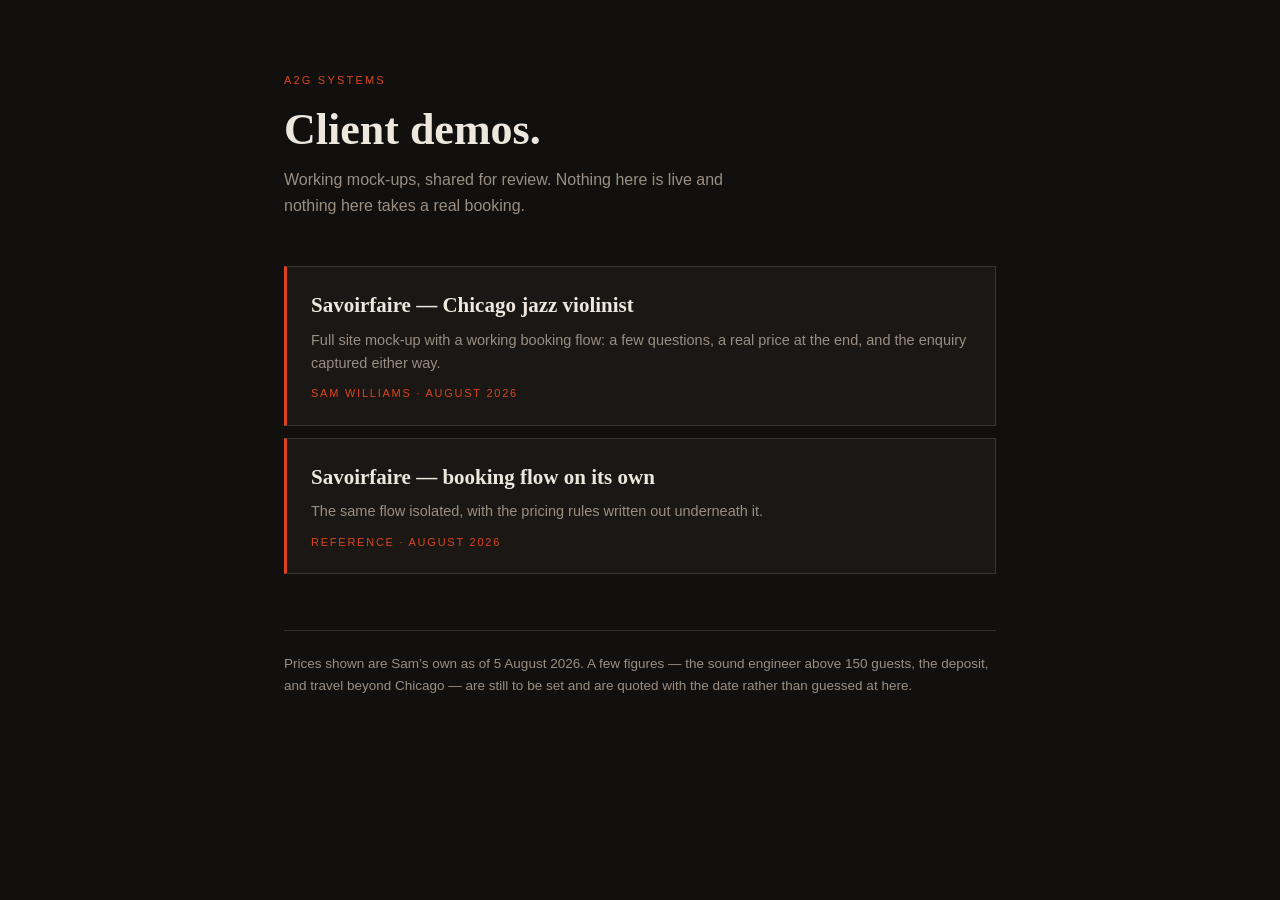
==== index.html @ 68430f42 "Savoirfaire site mock-up with working booking flow" ====
<!doctype html>
<html lang="en"><head><meta charset="utf-8">
<meta name="viewport" content="width=device-width,initial-scale=1">
<title>A2G Systems — Client Demos</title>
<style>
  :root{
    --paper:#12100E; --raise:#1B1714; --text:#EDE7DE; --dim:#9A8E82;
    --line:rgba(237,231,222,.14); --mark:#D8451F;
    --fd:"Iowan Old Style","Palatino Linotype",Palatino,Georgia,serif;
    color-scheme:dark;
  }
  *{box-sizing:border-box}
  body{margin:0;min-height:100vh;background:var(--paper);color:var(--text);
    font:16px/1.6 ui-sans-serif,-apple-system,"Segoe UI",Helvetica,Arial,sans-serif;
    -webkit-font-smoothing:antialiased}
  .w{max-width:760px;margin:0 auto;padding:72px 24px 96px}
  .eyebrow{font-size:11px;letter-spacing:.2em;text-transform:uppercase;color:var(--mark);margin:0 0 16px}
  h1{font-family:var(--fd);font-size:clamp(30px,6vw,44px);line-height:1.08;margin:0 0 14px;font-weight:600}
  .sub{color:var(--dim);margin:0 0 48px;max-width:52ch}
  .card{display:block;text-decoration:none;color:inherit;background:var(--raise);
    border:1px solid var(--line);border-left:3px solid var(--mark);padding:22px 24px;
    margin-bottom:12px;transition:background .18s}
  .card:hover{background:#241d19}
  .card h2{font-family:var(--fd);font-size:21px;margin:0 0 6px;font-weight:600}
  .card p{margin:0;color:var(--dim);font-size:14.5px}
  .card .meta{display:block;margin-top:10px;font-size:11px;letter-spacing:.16em;
    text-transform:uppercase;color:var(--mark)}
  footer{margin-top:56px;padding-top:22px;border-top:1px solid var(--line);
    color:var(--dim);font-size:13.5px}
  a{color:var(--mark)}
  :focus-visible{outline:2px solid var(--mark);outline-offset:3px}
</style>
</head><body>
<div class="w">
  <p class="eyebrow">A2G Systems</p>
  <h1>Client demos.</h1>
  <p class="sub">Working mock-ups, shared for review. Nothing here is live and nothing here takes a real booking.</p>

  <a class="card" href="savoirfaire/">
    <h2>Savoirfaire — Chicago jazz violinist</h2>
    <p>Full site mock-up with a working booking flow: a few questions, a real price at the end, and the enquiry captured either way.</p>
    <span class="meta">Sam Williams · August 2026</span>
  </a>

  <a class="card" href="savoirfaire/booking-flow.html">
    <h2>Savoirfaire — booking flow on its own</h2>
    <p>The same flow isolated, with the pricing rules written out underneath it.</p>
    <span class="meta">Reference · August 2026</span>
  </a>

  <footer>Prices shown are Sam’s own as of 5 August 2026. A few figures — the sound engineer above 150 guests, the deposit, and travel beyond Chicago — are still to be set and are quoted with the date rather than guessed at here.</footer>
</div>
</body></html>
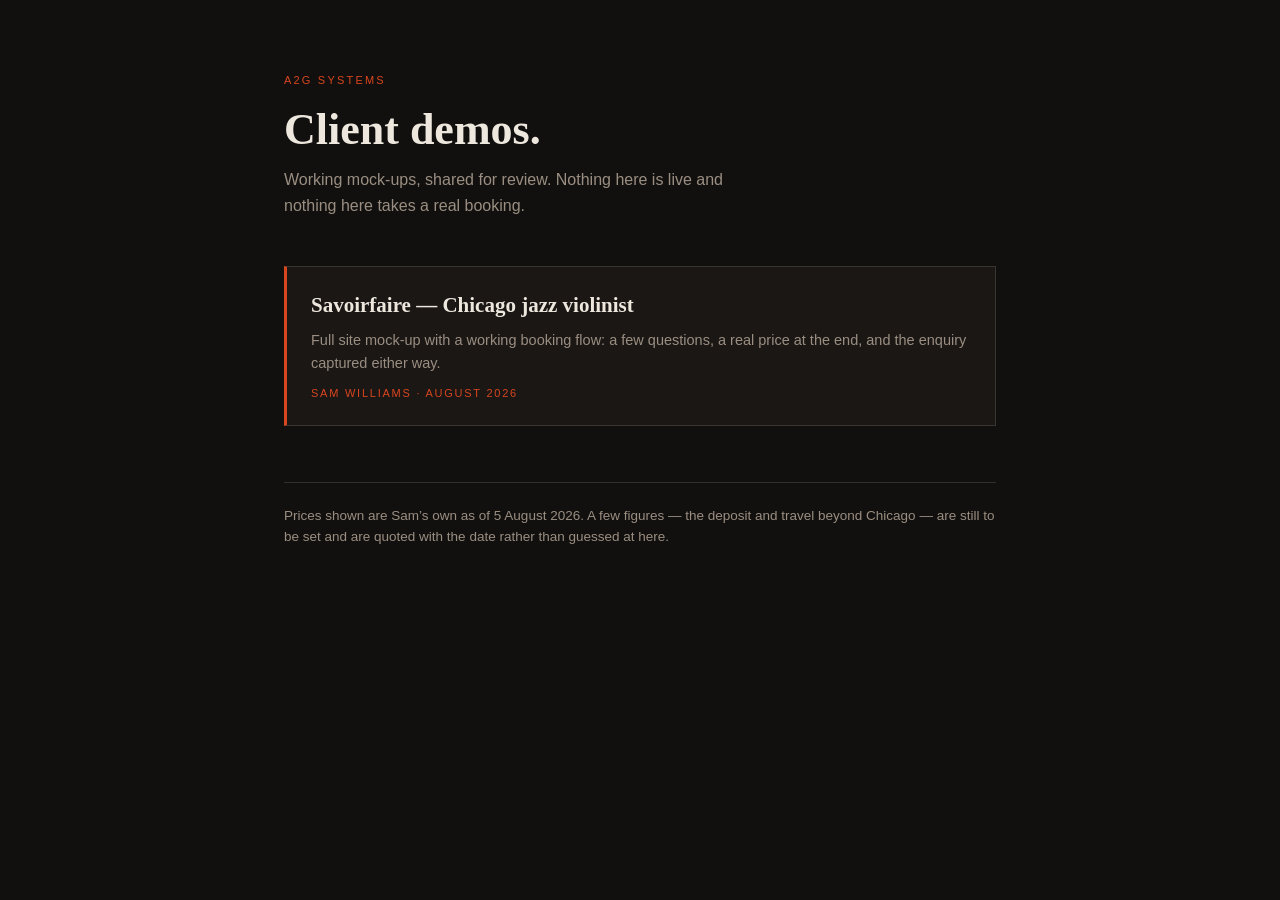
==== commit d65c0fa2: "Outdoors is a stated condition; guest count priced at $1,000; stacked duo labels; Back before Contin" ====
--- a/index.html
+++ b/index.html
@@ -42,12 +42,6 @@
     <span class="meta">Sam Williams · August 2026</span>
   </a>
 
-  <a class="card" href="savoirfaire/booking-flow.html">
-    <h2>Savoirfaire — booking flow on its own</h2>
-    <p>The same flow isolated, with the pricing rules written out underneath it.</p>
-    <span class="meta">Reference · August 2026</span>
-  </a>
-
-  <footer>Prices shown are Sam’s own as of 5 August 2026. A few figures — the sound engineer above 150 guests, the deposit, and travel beyond Chicago — are still to be set and are quoted with the date rather than guessed at here.</footer>
+  <footer>Prices shown are Sam’s own as of 5 August 2026. A few figures — the deposit and travel beyond Chicago — are still to be set and are quoted with the date rather than guessed at here.</footer>
 </div>
 </body></html>
